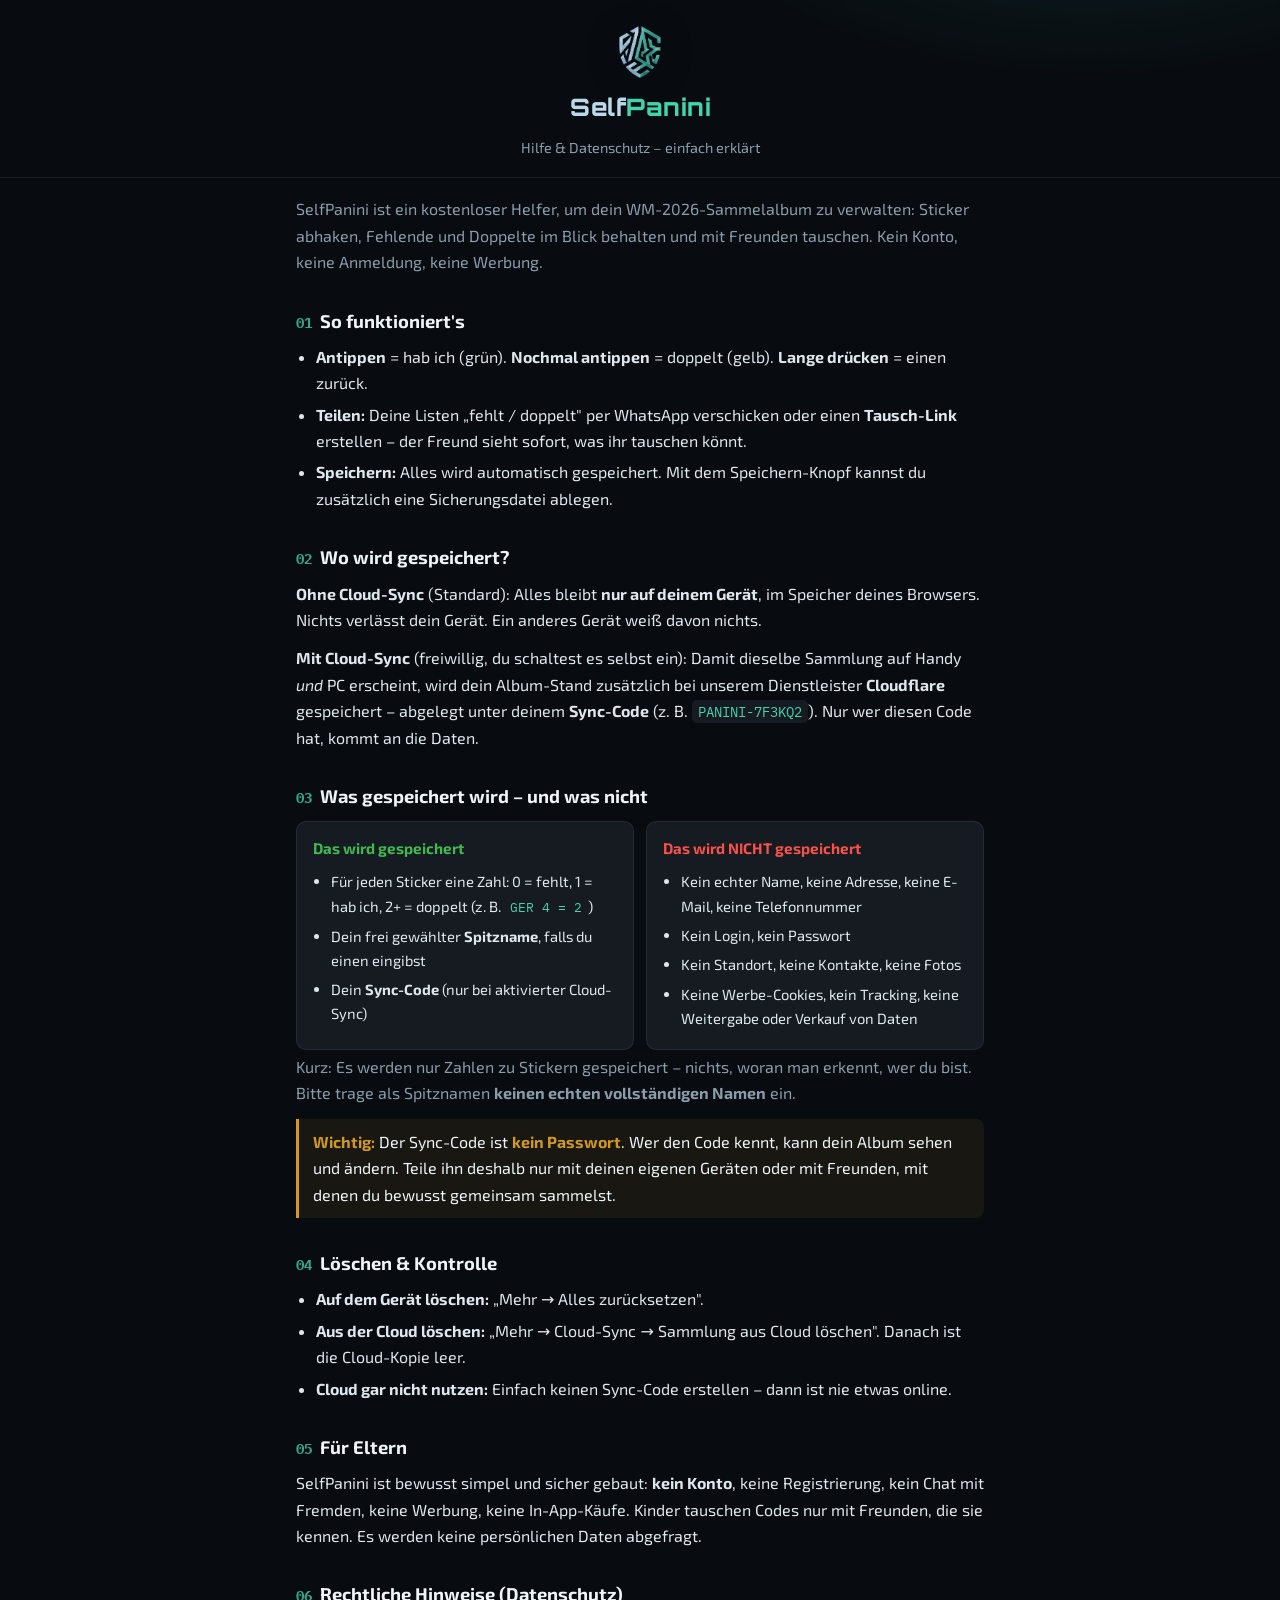
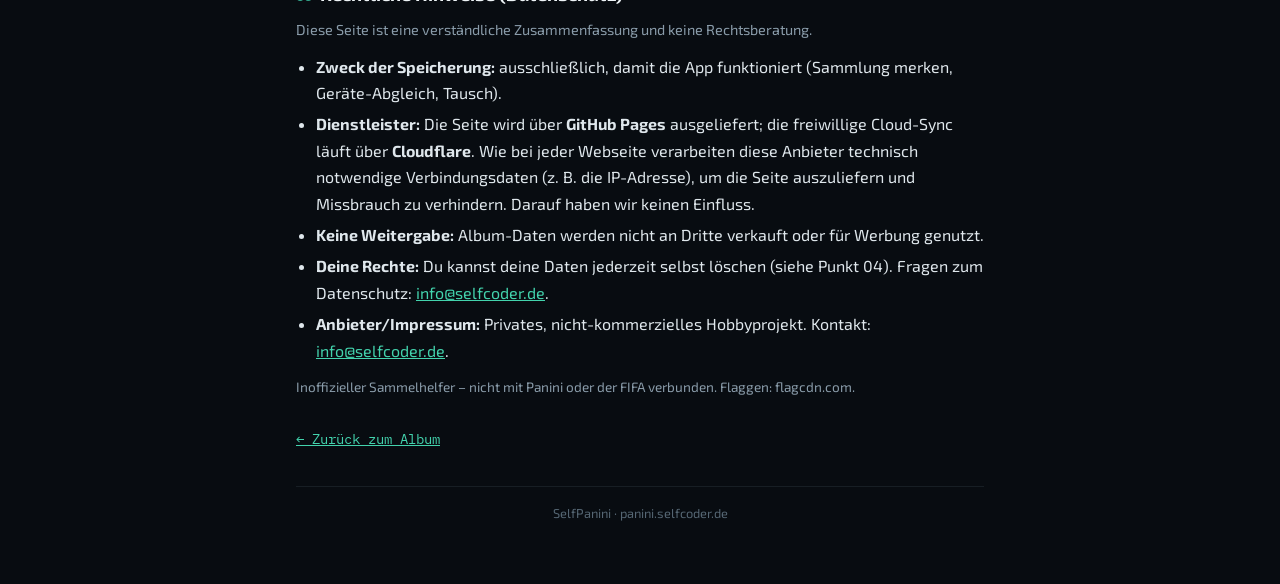
==== hilfe.html @ 9e39f522 "feat: Hilfe- & Datenschutz-Seite; Aus-Cloud-löschen-Knopf; Spitznamen-Hinweis; ehrlicher Footer + Li" ====
<!doctype html>
<html lang="de">
<head>
<meta charset="utf-8" />
<meta name="viewport" content="width=device-width, initial-scale=1, viewport-fit=cover" />
<title>SelfPanini · Hilfe &amp; Datenschutz</title>
<meta name="description" content="Wie SelfPanini funktioniert, was gespeichert wird und was nicht – einfach erklärt." />
<meta name="theme-color" content="#080c11" />
<link rel="icon" href="assets/shield.png" />
<link rel="preconnect" href="https://fonts.googleapis.com" />
<link rel="preconnect" href="https://fonts.gstatic.com" crossorigin />
<link href="https://fonts.googleapis.com/css2?family=Exo+2:wght@400;600;700;800&family=IBM+Plex+Mono:wght@400;500;600&display=swap" rel="stylesheet" />
<style>
  @font-face{font-family:"Orbitron";src:url("assets/fonts/Orbitron.ttf") format("truetype");font-weight:400 900;font-style:normal;font-display:swap}
  :root{
    --bg0:#080c11; --bg1:#0d1117; --bg2:#161b22; --bg3:#1c2333;
    --line:rgba(157,189,208,.10); --line2:rgba(157,189,208,.22);
    --teal:#33a78c; --teal-b:#43d3ad; --cyan:#00e5c8; --ice:#9dbdd0; --ice-b:#bcd9e9;
    --green:#3fb950; --red:#f85149; --yellow:#d29922;
    --text:#eef4f7; --t2:#8a9caa; --t3:#556673;
    --sans:"Exo 2",system-ui,sans-serif; --mono:"IBM Plex Mono",monospace; --wm:"Orbitron",var(--sans);
    --radius:10px;
  }
  *{box-sizing:border-box}
  body{margin:0;background:radial-gradient(700px 360px at 85% -140px, rgba(51,167,140,.14) 0%, transparent 60%),var(--bg0);
    color:var(--text);font-family:var(--sans);line-height:1.65;padding:0 0 60px;-webkit-text-size-adjust:100%}
  .wrap{max-width:720px;margin:0 auto;padding:0 16px}
  header{text-align:center;padding:26px 0 18px;border-bottom:1px solid var(--line)}
  header img{height:52px;width:auto;display:block;margin:0 auto 10px;filter:drop-shadow(0 4px 14px rgba(0,0,0,.5))}
  .wm{font-family:var(--wm);font-weight:800;font-size:1.5rem;letter-spacing:.5px}
  .wm .s{color:var(--ice-b)} .wm .p{color:var(--teal-b)}
  header .pg{margin:8px 0 0;color:var(--t2);font-size:.9rem}
  a{color:var(--teal-b)}
  h2{font-size:1.15rem;margin:30px 0 8px;font-weight:700}
  h2 .n{font-family:var(--mono);color:var(--teal);font-size:.9rem;margin-right:8px}
  p{margin:0 0 12px;color:#dfe7ec}
  .muted{color:var(--t2)}
  ul{margin:0 0 12px;padding-left:20px} li{margin:5px 0;color:#dfe7ec}
  code,.mono{font-family:var(--mono);font-size:.9em;background:var(--bg2);padding:2px 6px;border-radius:5px;color:var(--teal-b)}
  .back{display:inline-block;margin:18px 0 0;font-family:var(--mono);font-size:.85rem}
  .cards{display:grid;grid-template-columns:1fr 1fr;gap:12px;margin:10px 0 4px}
  @media(max-width:560px){.cards{grid-template-columns:1fr}}
  .card{border:1px solid var(--line);border-radius:var(--radius);padding:14px 16px;background:var(--bg2)}
  .card h3{margin:0 0 8px;font-size:.95rem;display:flex;align-items:center;gap:8px}
  .card.ok h3{color:var(--green)} .card.no h3{color:var(--red)}
  .card ul{margin:0;padding-left:18px} .card li{font-size:.92rem}
  .note{border-left:3px solid var(--yellow);background:rgba(210,153,34,.08);padding:10px 14px;border-radius:0 8px 8px 0;margin:12px 0}
  .note b{color:var(--yellow)}
  .foot{margin-top:34px;padding-top:16px;border-top:1px solid var(--line);color:var(--t3);font-size:.8rem;text-align:center}
</style>
</head>
<body>
<header>
  <div class="wrap">
    <img src="assets/shield.png" alt="SelfPanini" />
    <div class="wm"><span class="s">Self</span><span class="p">Panini</span></div>
    <p class="pg">Hilfe &amp; Datenschutz – einfach erklärt</p>
  </div>
</header>

<main class="wrap">

  <p class="muted" style="margin-top:18px">SelfPanini ist ein kostenloser Helfer, um dein WM-2026-Sammelalbum zu verwalten: Sticker abhaken, Fehlende und Doppelte im Blick behalten und mit Freunden tauschen. Kein Konto, keine Anmeldung, keine Werbung.</p>

  <h2><span class="n">01</span>So funktioniert's</h2>
  <ul>
    <li><b>Antippen</b> = hab ich (grün). <b>Nochmal antippen</b> = doppelt (gelb). <b>Lange drücken</b> = einen zurück.</li>
    <li><b>Teilen:</b> Deine Listen „fehlt / doppelt" per WhatsApp verschicken oder einen <b>Tausch-Link</b> erstellen – der Freund sieht sofort, was ihr tauschen könnt.</li>
    <li><b>Speichern:</b> Alles wird automatisch gespeichert. Mit dem Speichern-Knopf kannst du zusätzlich eine Sicherungsdatei ablegen.</li>
  </ul>

  <h2><span class="n">02</span>Wo wird gespeichert?</h2>
  <p><b>Ohne Cloud-Sync</b> (Standard): Alles bleibt <b>nur auf deinem Gerät</b>, im Speicher deines Browsers. Nichts verlässt dein Gerät. Ein anderes Gerät weiß davon nichts.</p>
  <p><b>Mit Cloud-Sync</b> (freiwillig, du schaltest es selbst ein): Damit dieselbe Sammlung auf Handy <i>und</i> PC erscheint, wird dein Album-Stand zusätzlich bei unserem Dienstleister <b>Cloudflare</b> gespeichert – abgelegt unter deinem <b>Sync-Code</b> (z. B. <span class="mono">PANINI-7F3KQ2</span>). Nur wer diesen Code hat, kommt an die Daten.</p>

  <h2><span class="n">03</span>Was gespeichert wird – und was nicht</h2>
  <div class="cards">
    <div class="card ok">
      <h3>Das wird gespeichert</h3>
      <ul>
        <li>Für jeden Sticker eine Zahl: 0 = fehlt, 1 = hab ich, 2+ = doppelt (z. B. <span class="mono">GER 4 = 2</span>)</li>
        <li>Dein frei gewählter <b>Spitzname</b>, falls du einen eingibst</li>
        <li>Dein <b>Sync-Code</b> (nur bei aktivierter Cloud-Sync)</li>
      </ul>
    </div>
    <div class="card no">
      <h3>Das wird NICHT gespeichert</h3>
      <ul>
        <li>Kein echter Name, keine Adresse, keine E-Mail, keine Telefonnummer</li>
        <li>Kein Login, kein Passwort</li>
        <li>Kein Standort, keine Kontakte, keine Fotos</li>
        <li>Keine Werbe-Cookies, kein Tracking, keine Weitergabe oder Verkauf von Daten</li>
      </ul>
    </div>
  </div>
  <p class="muted">Kurz: Es werden nur Zahlen zu Stickern gespeichert – nichts, woran man erkennt, wer du bist. Bitte trage als Spitznamen <b>keinen echten vollständigen Namen</b> ein.</p>

  <div class="note"><b>Wichtig:</b> Der Sync-Code ist <b>kein Passwort</b>. Wer den Code kennt, kann dein Album sehen und ändern. Teile ihn deshalb nur mit deinen eigenen Geräten oder mit Freunden, mit denen du bewusst gemeinsam sammelst.</div>

  <h2><span class="n">04</span>Löschen &amp; Kontrolle</h2>
  <ul>
    <li><b>Auf dem Gerät löschen:</b> „Mehr → Alles zurücksetzen".</li>
    <li><b>Aus der Cloud löschen:</b> „Mehr → Cloud-Sync → Sammlung aus Cloud löschen". Danach ist die Cloud-Kopie leer.</li>
    <li><b>Cloud gar nicht nutzen:</b> Einfach keinen Sync-Code erstellen – dann ist nie etwas online.</li>
  </ul>

  <h2><span class="n">05</span>Für Eltern</h2>
  <p>SelfPanini ist bewusst simpel und sicher gebaut: <b>kein Konto</b>, keine Registrierung, kein Chat mit Fremden, keine Werbung, keine In-App-Käufe. Kinder tauschen Codes nur mit Freunden, die sie kennen. Es werden keine persönlichen Daten abgefragt.</p>

  <h2><span class="n">06</span>Rechtliche Hinweise (Datenschutz)</h2>
  <p class="muted" style="font-size:.9rem">Diese Seite ist eine verständliche Zusammenfassung und keine Rechtsberatung.</p>
  <ul>
    <li><b>Zweck der Speicherung:</b> ausschließlich, damit die App funktioniert (Sammlung merken, Geräte-Abgleich, Tausch).</li>
    <li><b>Dienstleister:</b> Die Seite wird über <b>GitHub Pages</b> ausgeliefert; die freiwillige Cloud-Sync läuft über <b>Cloudflare</b>. Wie bei jeder Webseite verarbeiten diese Anbieter technisch notwendige Verbindungsdaten (z. B. die IP-Adresse), um die Seite auszuliefern und Missbrauch zu verhindern. Darauf haben wir keinen Einfluss.</li>
    <li><b>Keine Weitergabe:</b> Album-Daten werden nicht an Dritte verkauft oder für Werbung genutzt.</li>
    <li><b>Deine Rechte:</b> Du kannst deine Daten jederzeit selbst löschen (siehe Punkt 04). Fragen zum Datenschutz: <a href="mailto:info@selfcoder.de">info@selfcoder.de</a>.</li>
    <li><b>Anbieter/Impressum:</b> Privates, nicht-kommerzielles Hobbyprojekt. Kontakt: <a href="mailto:info@selfcoder.de">info@selfcoder.de</a>.</li>
  </ul>

  <p class="muted" style="font-size:.85rem">Inoffizieller Sammelhelfer – nicht mit Panini oder der FIFA verbunden. Flaggen: flagcdn.com.</p>

  <a class="back" href="index.html">← Zurück zum Album</a>

  <div class="foot">SelfPanini · panini.selfcoder.de</div>
</main>
</body>
</html>
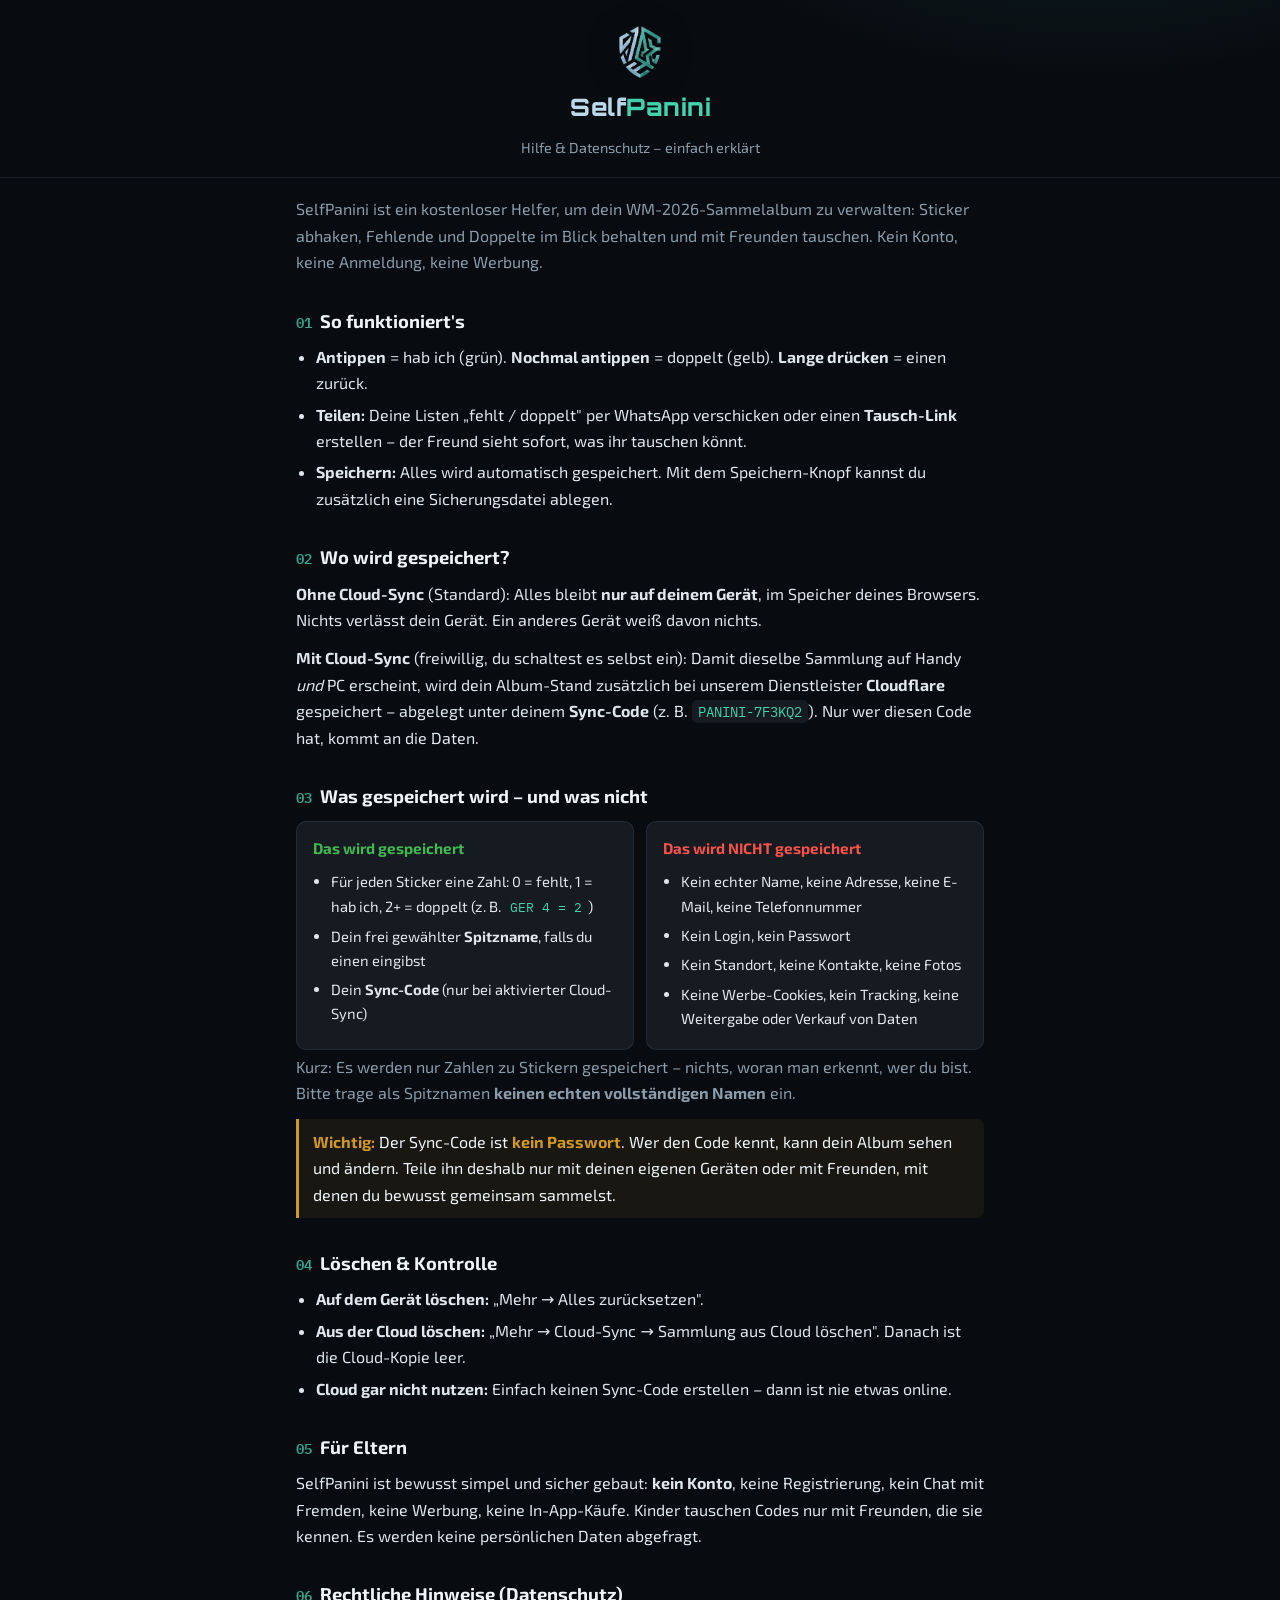
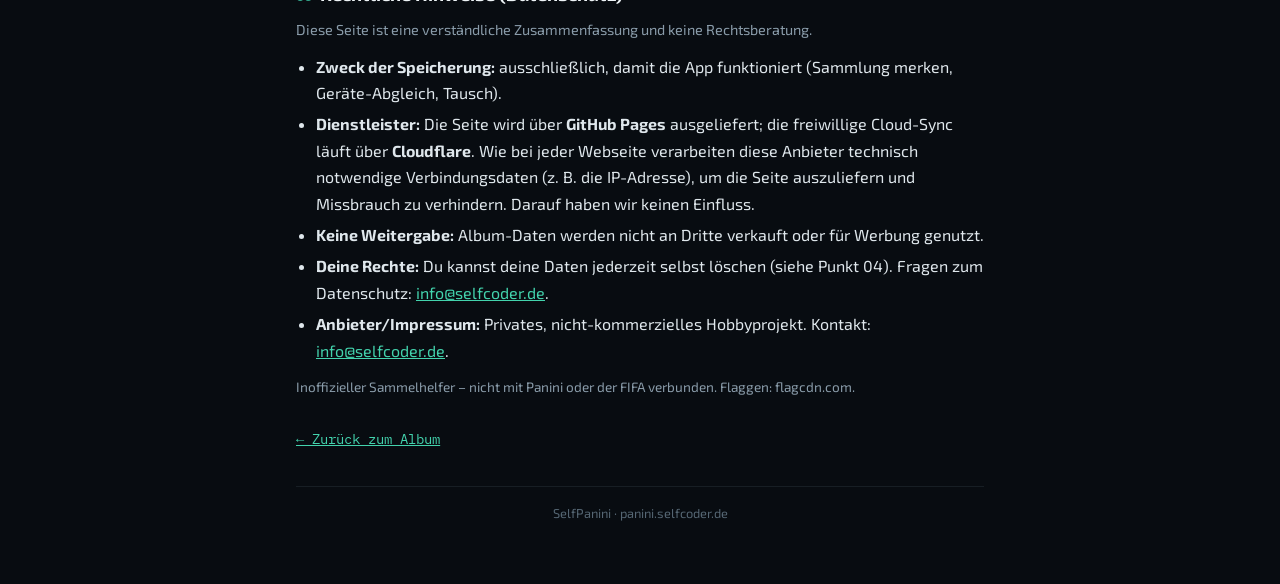
==== commit 94b6fe53: "fix: Schriften lokal hosten (Exo 2 + IBM Plex Mono woff2) statt Google Fonts - Datenschutz (keine IP" ====
--- a/hilfe.html
+++ b/hilfe.html
@@ -7,11 +7,8 @@
 <meta name="description" content="Wie SelfPanini funktioniert, was gespeichert wird und was nicht – einfach erklärt." />
 <meta name="theme-color" content="#080c11" />
 <link rel="icon" href="assets/shield.png" />
-<link rel="preconnect" href="https://fonts.googleapis.com" />
-<link rel="preconnect" href="https://fonts.gstatic.com" crossorigin />
-<link href="https://fonts.googleapis.com/css2?family=Exo+2:wght@400;600;700;800&family=IBM+Plex+Mono:wght@400;500;600&display=swap" rel="stylesheet" />
+<link rel="stylesheet" href="fonts.css" />
 <style>
-  @font-face{font-family:"Orbitron";src:url("assets/fonts/Orbitron.ttf") format("truetype");font-weight:400 900;font-style:normal;font-display:swap}
   :root{
     --bg0:#080c11; --bg1:#0d1117; --bg2:#161b22; --bg3:#1c2333;
     --line:rgba(157,189,208,.10); --line2:rgba(157,189,208,.22);
--- a/fonts.css
+++ b/fonts.css
@@ -0,0 +1,15 @@
+@font-face{font-family:"Orbitron";src:url("assets/fonts/Orbitron.ttf") format("truetype");font-weight:400 900;font-style:normal;font-display:swap}
+@font-face{font-family:"Exo 2";font-style:normal;font-weight:400;font-display:swap;src:url("assets/fonts/exo2-400-latin-ext.woff2") format("woff2");unicode-range:U+0100-02BA, U+02BD-02C5, U+02C7-02CC, U+02CE-02D7, U+02DD-02FF, U+0304, U+0308, U+0329, U+1D00-1DBF, U+1E00-1E9F, U+1EF2-1EFF, U+2020, U+20A0-20AB, U+20AD-20C0, U+2113, U+2C60-2C7F, U+A720-A7FF}
+@font-face{font-family:"Exo 2";font-style:normal;font-weight:400;font-display:swap;src:url("assets/fonts/exo2-400-latin.woff2") format("woff2");unicode-range:U+0000-00FF, U+0131, U+0152-0153, U+02BB-02BC, U+02C6, U+02DA, U+02DC, U+0304, U+0308, U+0329, U+2000-206F, U+20AC, U+2122, U+2191, U+2193, U+2212, U+2215, U+FEFF, U+FFFD}
+@font-face{font-family:"Exo 2";font-style:normal;font-weight:600;font-display:swap;src:url("assets/fonts/exo2-600-latin-ext.woff2") format("woff2");unicode-range:U+0100-02BA, U+02BD-02C5, U+02C7-02CC, U+02CE-02D7, U+02DD-02FF, U+0304, U+0308, U+0329, U+1D00-1DBF, U+1E00-1E9F, U+1EF2-1EFF, U+2020, U+20A0-20AB, U+20AD-20C0, U+2113, U+2C60-2C7F, U+A720-A7FF}
+@font-face{font-family:"Exo 2";font-style:normal;font-weight:600;font-display:swap;src:url("assets/fonts/exo2-600-latin.woff2") format("woff2");unicode-range:U+0000-00FF, U+0131, U+0152-0153, U+02BB-02BC, U+02C6, U+02DA, U+02DC, U+0304, U+0308, U+0329, U+2000-206F, U+20AC, U+2122, U+2191, U+2193, U+2212, U+2215, U+FEFF, U+FFFD}
+@font-face{font-family:"Exo 2";font-style:normal;font-weight:700;font-display:swap;src:url("assets/fonts/exo2-700-latin-ext.woff2") format("woff2");unicode-range:U+0100-02BA, U+02BD-02C5, U+02C7-02CC, U+02CE-02D7, U+02DD-02FF, U+0304, U+0308, U+0329, U+1D00-1DBF, U+1E00-1E9F, U+1EF2-1EFF, U+2020, U+20A0-20AB, U+20AD-20C0, U+2113, U+2C60-2C7F, U+A720-A7FF}
+@font-face{font-family:"Exo 2";font-style:normal;font-weight:700;font-display:swap;src:url("assets/fonts/exo2-700-latin.woff2") format("woff2");unicode-range:U+0000-00FF, U+0131, U+0152-0153, U+02BB-02BC, U+02C6, U+02DA, U+02DC, U+0304, U+0308, U+0329, U+2000-206F, U+20AC, U+2122, U+2191, U+2193, U+2212, U+2215, U+FEFF, U+FFFD}
+@font-face{font-family:"Exo 2";font-style:normal;font-weight:800;font-display:swap;src:url("assets/fonts/exo2-800-latin-ext.woff2") format("woff2");unicode-range:U+0100-02BA, U+02BD-02C5, U+02C7-02CC, U+02CE-02D7, U+02DD-02FF, U+0304, U+0308, U+0329, U+1D00-1DBF, U+1E00-1E9F, U+1EF2-1EFF, U+2020, U+20A0-20AB, U+20AD-20C0, U+2113, U+2C60-2C7F, U+A720-A7FF}
+@font-face{font-family:"Exo 2";font-style:normal;font-weight:800;font-display:swap;src:url("assets/fonts/exo2-800-latin.woff2") format("woff2");unicode-range:U+0000-00FF, U+0131, U+0152-0153, U+02BB-02BC, U+02C6, U+02DA, U+02DC, U+0304, U+0308, U+0329, U+2000-206F, U+20AC, U+2122, U+2191, U+2193, U+2212, U+2215, U+FEFF, U+FFFD}
+@font-face{font-family:"IBM Plex Mono";font-style:normal;font-weight:400;font-display:swap;src:url("assets/fonts/plex-400-latin-ext.woff2") format("woff2");unicode-range:U+0100-02BA, U+02BD-02C5, U+02C7-02CC, U+02CE-02D7, U+02DD-02FF, U+0304, U+0308, U+0329, U+1D00-1DBF, U+1E00-1E9F, U+1EF2-1EFF, U+2020, U+20A0-20AB, U+20AD-20C0, U+2113, U+2C60-2C7F, U+A720-A7FF}
+@font-face{font-family:"IBM Plex Mono";font-style:normal;font-weight:400;font-display:swap;src:url("assets/fonts/plex-400-latin.woff2") format("woff2");unicode-range:U+0000-00FF, U+0131, U+0152-0153, U+02BB-02BC, U+02C6, U+02DA, U+02DC, U+0304, U+0308, U+0329, U+2000-206F, U+20AC, U+2122, U+2191, U+2193, U+2212, U+2215, U+FEFF, U+FFFD}
+@font-face{font-family:"IBM Plex Mono";font-style:normal;font-weight:500;font-display:swap;src:url("assets/fonts/plex-500-latin-ext.woff2") format("woff2");unicode-range:U+0100-02BA, U+02BD-02C5, U+02C7-02CC, U+02CE-02D7, U+02DD-02FF, U+0304, U+0308, U+0329, U+1D00-1DBF, U+1E00-1E9F, U+1EF2-1EFF, U+2020, U+20A0-20AB, U+20AD-20C0, U+2113, U+2C60-2C7F, U+A720-A7FF}
+@font-face{font-family:"IBM Plex Mono";font-style:normal;font-weight:500;font-display:swap;src:url("assets/fonts/plex-500-latin.woff2") format("woff2");unicode-range:U+0000-00FF, U+0131, U+0152-0153, U+02BB-02BC, U+02C6, U+02DA, U+02DC, U+0304, U+0308, U+0329, U+2000-206F, U+20AC, U+2122, U+2191, U+2193, U+2212, U+2215, U+FEFF, U+FFFD}
+@font-face{font-family:"IBM Plex Mono";font-style:normal;font-weight:600;font-display:swap;src:url("assets/fonts/plex-600-latin-ext.woff2") format("woff2");unicode-range:U+0100-02BA, U+02BD-02C5, U+02C7-02CC, U+02CE-02D7, U+02DD-02FF, U+0304, U+0308, U+0329, U+1D00-1DBF, U+1E00-1E9F, U+1EF2-1EFF, U+2020, U+20A0-20AB, U+20AD-20C0, U+2113, U+2C60-2C7F, U+A720-A7FF}
+@font-face{font-family:"IBM Plex Mono";font-style:normal;font-weight:600;font-display:swap;src:url("assets/fonts/plex-600-latin.woff2") format("woff2");unicode-range:U+0000-00FF, U+0131, U+0152-0153, U+02BB-02BC, U+02C6, U+02DA, U+02DC, U+0304, U+0308, U+0329, U+2000-206F, U+20AC, U+2122, U+2191, U+2193, U+2212, U+2215, U+FEFF, U+FFFD}
